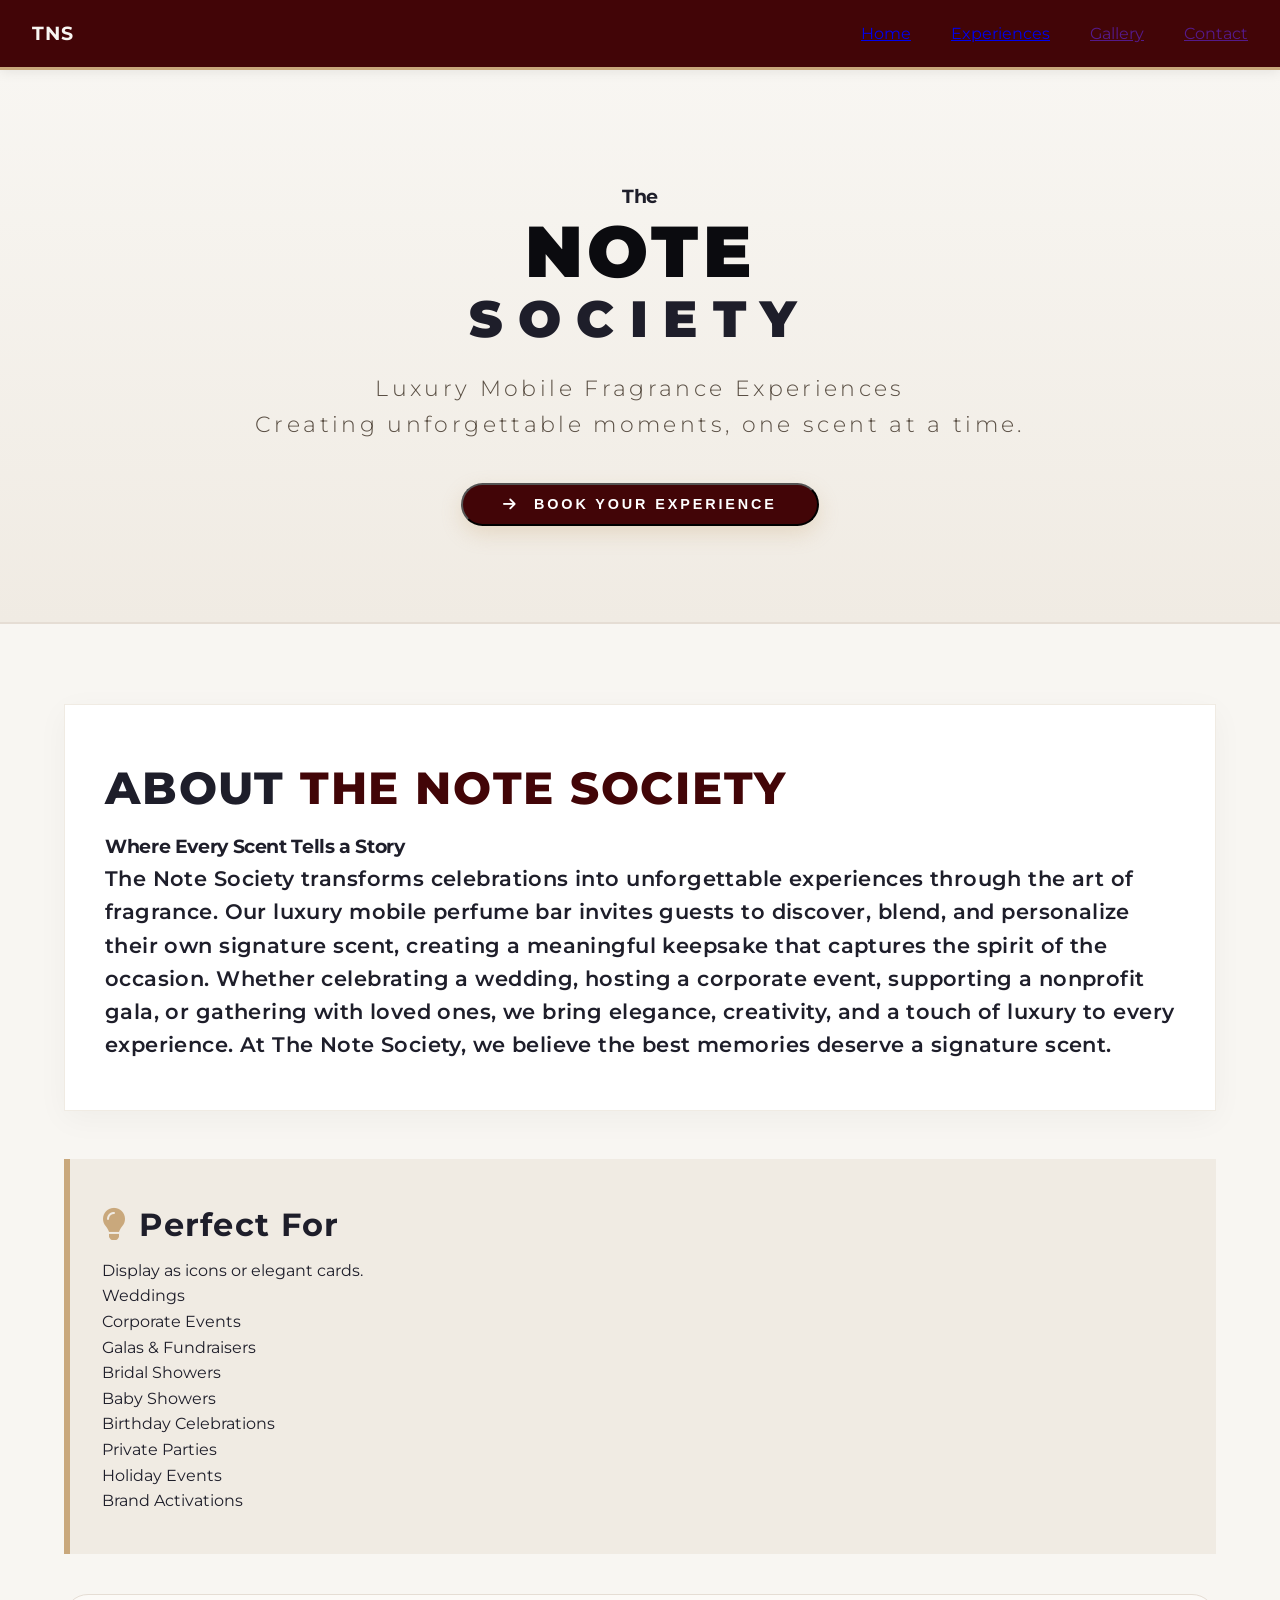
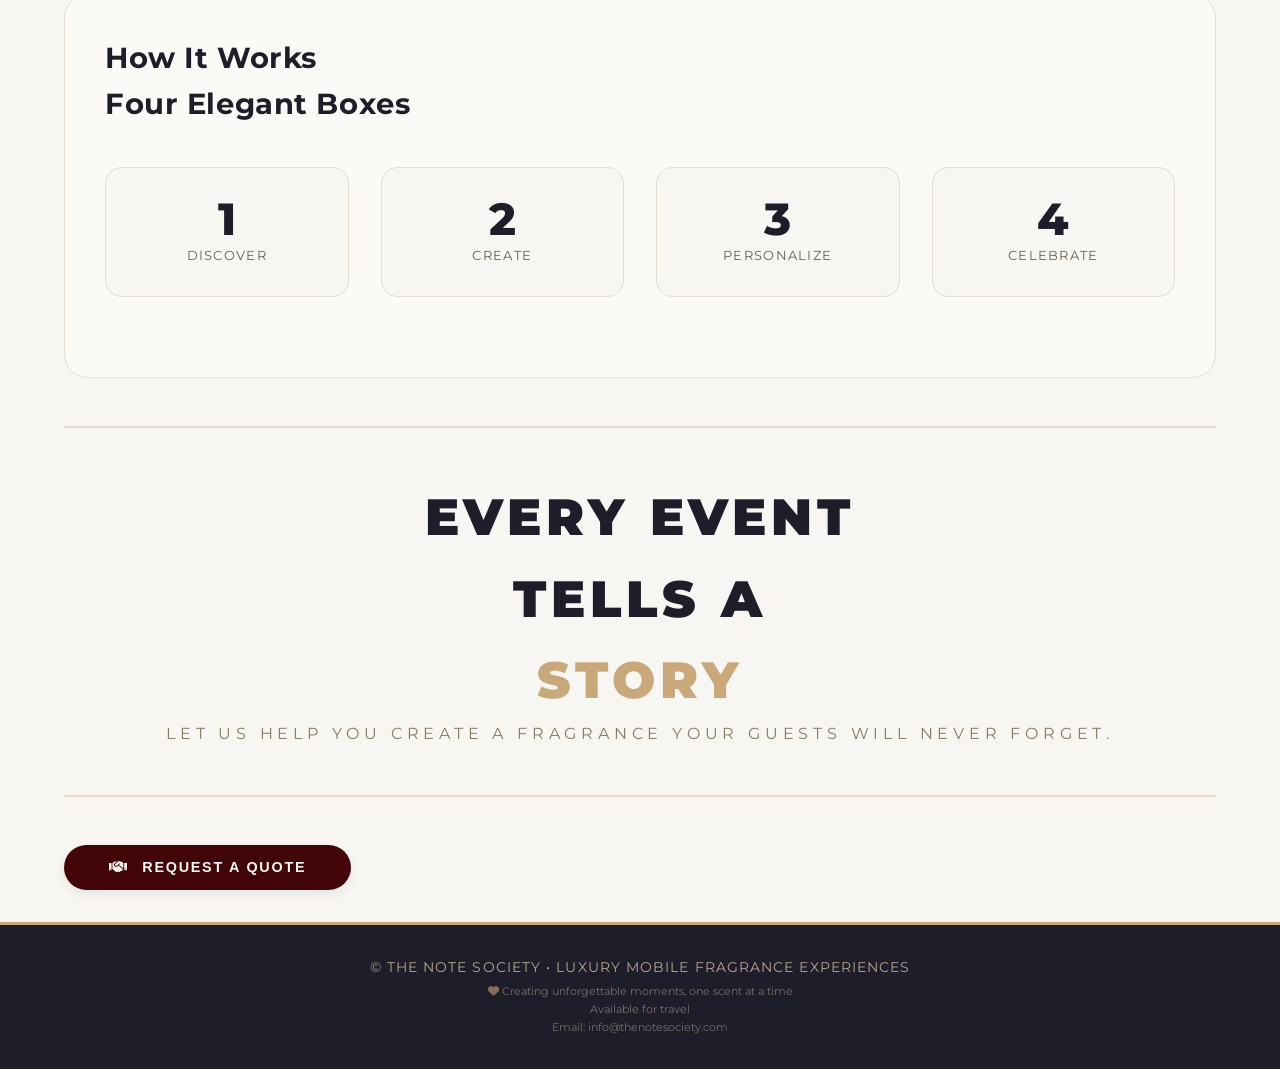
==== index.html @ d7ab0069 "Rename indexNoteSociety.html to index.html" ====
<!DOCTYPE html>
<html lang="en">
<head>
    <meta charset="UTF-8" />
    <meta name="viewport" content="width=device-width, initial-scale=1.0" />
    <title>The Note Societys</title>
    <!-- CSS Style -->
     <link rel="stylesheet" href="styleTNS.css">
    
    <!-- Google Fonts (Montserrat) -->
    <link rel="preconnect" href="https://fonts.googleapis.com" />
    <link rel="preconnect" href="https://fonts.gstatic.com" crossorigin />
    <link href="https://fonts.googleapis.com/css2?family=Montserrat:wght@300;400;600;700;800;900&display=swap" rel="stylesheet" />
    
    <!-- Font Awesome 6 (free icons) -->
    <link rel="stylesheet" href="https://cdnjs.cloudflare.com/ajax/libs/font-awesome/6.0.0-beta3/css/all.min.css" />
</head>
<body>
    <nav class="top-nav">
        <!-- Logo -->
        <a class="brand">TNS</a>

        <div class="nav-links"> 
            <a href="#">Home</a>
            <a href="/Users/iphoneiphone/Documents/Workspace/TNS/experiencesTNS.html">Experiences</a>
            <a href="">Gallery</a>
            <a href="">Contact</a>
        </div>
    </nav>

    <!-- ========== HERO ========== -->
    <header class="hero">
        <div class="container">
            <h3>The</h3>
            <h1>
                 NOTE <br /><span>SOCIETY</span>
            </h1>
            <p class="tagline">Luxury Mobile Fragrance Experiences <br> Creating unforgettable moments, one scent at a time.</p>
            <button class="enter-room" id="enterRoomBtn">
                <i class="fas fa-arrow-right" style="margin-right: 8px;"></i> BOOK YOUR EXPERIENCE
            </button>
        </div>
    </header>

    <main class="container">

        <!-- ========== ABOUT ========== -->
        <section class="section-card">
            <h2 class="section-title">About <span class="highlight">The Note Society</span></h2>
            <h3>Where Every Scent Tells a Story</h3>
            <p style="font-size: 1.3rem; font-weight: 600; letter-spacing: 0.02em;">
                The Note Society transforms celebrations into unforgettable experiences through the art of fragrance.

Our luxury mobile perfume bar invites guests to discover, blend, and personalize their own signature scent, creating a meaningful keepsake that captures the spirit of the occasion.

Whether celebrating a wedding, hosting a corporate event, supporting a nonprofit gala, or gathering with loved ones, we bring elegance, creativity, and a touch of luxury to every experience.

At The Note Society, we believe the best memories deserve a signature scent.
            </p>
        </section>

        <!-- ========== Perfect For section ========== -->
        <div class="perfect-block" id="perfectBlock">
            <h3><i class="fas fa-lightbulb" style="color: #c9a87c; margin-right: 12px;"></i>Perfect For</h3>
            <ul class="perfect-list">
                <li>Display as icons or elegant cards.</li>
                <li>Weddings</li>
                <li>Corporate Events</li>
                <li>Galas & Fundraisers</li>
                <li>Bridal Showers</li>
                <li>Baby Showers</li>
                <li>Birthday Celebrations</li>
                <li>Private Parties</li>
                <li>Holiday Events</li>
                <li>Brand Activations</li>
            </ul>
        </div>

        <!-- ========== How It Works ========== -->
        <div class="ebox-card">
            <div class="text">
                <h3>How It Works <br> <strong>Four Elegant Boxes</strong></h3>
                <div class="ebox-grid">
                    <!-- The Four Boxes-->
                    <div class="ebox-item">
                        <div class="ebox-number">1</div>
                        <div class="ebox-label">DISCOVER</div>
                        <div class="ebox-hidden">Explore our curated fragrance collection.</div>
                    </div>
                    <div class="ebox-item">
                        <div class="ebox-number">2</div>
                        <div class="ebox-label">CREATE</div>
                        <div class="ebox-hidden">Blend beautiful scent notes to create a fragrance uniquely your own.</div>
                    </div>
                    <div class="ebox-item">
                        <div class="ebox-number">3</div>
                        <div class="ebox-label">PERSONALIZE</div>
                        <div class="ebox-hidden">Select your bottle and customize your label.</div>
                    </div>
                    <div class="ebox-item">
                        <div class="ebox-number">4</div>
                        <div class="ebox-label">CELEBRATE</div>
                        <div class="ebox-hidden">Take home a beautiful keepsake and lasting memory.</div>
                    </div>
                </div>
            </div>
        </div>

        <!-- ========== THE closing BLUPRINT ========== -->
        <div class="closing-bluprint">
            <h2>Every Event <br> tells a <br> <span>story</span></h2>
            <p class="sub">Let us help you create a fragrance your guests will never forget.</p>
        </div>
        <button class="btn-primary" id="quoteButton">
                    <i class="fas fa-handshake" style="margin-right: 8px;"></i> REQUEST A QUOTE
                </button>


        

    </main>

    <!-- ========== FOOTER ========== -->
    <footer style="background: #1e1e2a; color: #b8a48c; text-align: center; padding: 2rem 1rem; border-top: 3px solid #c9a87c;">
        <p style="font-size: 0.85rem; letter-spacing: 0.08em; text-transform: uppercase;">
            &copy; THE NOTE SOCIETY &bull; LUXURY MOBILE FRAGRANCE EXPERIENCES 
        </p>
        <p style="font-size: 0.7rem; margin-top: 0.3rem; opacity: 0.6;">
            <i class="fas fa-heart" style="color: #c9a87c;"></i> 
            Creating unforgettable moments, one scent at a time <br>
            Available for travel <br>
            Email: info@thenotesociety.com <br>

        </p>
    </footer>

    <!-- ============================================================ -->
    <!-- JAVASCRIPT (interactivity)                                    -->
    <!-- ============================================================ -->
    <script>
        (function() {
            'use strict';

            // ----- helper: simple toast / alert replacement (console + friendly) -----
            function showMessage(msg) {
                // If you want a nice toast, you could implement one here.
                // For now, we use a subtle console log + an alert (but we'll use a 
                // more elegant console + a small DOM hint).
                console.log('💡 ' + msg);
                // Also show a gentle alert (but we'll make it less intrusive)
                // We'll use a confirm-style but with a friendly message.
                // For better UX, we'll create a small temporary message on screen.
                const existing = document.querySelector('.js-temp-message');
                if (existing) existing.remove();

                const div = document.createElement('div');
                div.className = 'js-temp-message';
                div.style.cssText = `
                    position: fixed; bottom: 2rem; left: 50%; transform: translateX(-50%);
                    background: #1e1e2a; color: #f8f6f2; padding: 1rem 2rem;
                    border-radius: 60px; font-weight: 600; letter-spacing: 0.04em;
                    box-shadow: 0 8px 30px rgba(0,0,0,0.2); z-index: 999;
                    border-left: 6px solid #c9a87c; max-width: 90%;
                    text-align: center;
                    animation: fadeSlideUp 0.3s ease;
                `;
                div.textContent = '✨ ' + msg;
                document.body.appendChild(div);

                // add a small keyframe if not exists
                if (!document.getElementById('js-temp-keyframes')) {
                    const style = document.createElement('style');
                    style.id = 'js-temp-keyframes';
                    style.textContent = `
                        @keyframes fadeSlideUp {
                            0% { opacity: 0; transform: translateX(-50%) translateY(20px); }
                            100% { opacity: 1; transform: translateX(-50%) translateY(0); }
                        }
                    `;
                    document.head.appendChild(style);
                }

                setTimeout(() => {
                    if (div.parentNode) {
                        div.style.opacity = '0';
                        div.style.transition = 'opacity 0.4s ease';
                        setTimeout(() => { if (div.parentNode) div.remove(); }, 500);
                    }
                }, 2800);
            }

            // ----- grab all the buttons we want to wire up -----
            const enterBtn = document.getElementById('enterRoomBtn');
            const workBtns = [
                document.getElementById('quoteButton')
            ];
            const finalCta = document.getElementById('finalCtaBtn');

            // also the "ENTER THE ROOM" from hero
            if (enterBtn) {
                enterBtn.addEventListener('click', function(e) {
                    e.preventDefault();
                    showMessage('🚪 You’ve entered the room. Let’s grow fearlessly.');
                    // scroll a bit to the guess block
                    const guess = document.getElementById('guessBlock');
                    if (guess) {
                        guess.scrollIntoView({ behavior: 'smooth', block: 'start' });
                    }
                });
            }

            // all "LET'S WORK TOGETHER" buttons
            workBtns.forEach((btn, idx) => {
                if (btn) {
                    btn.addEventListener('click', function(e) {
                        e.preventDefault();
                        showMessage('REQUEST A QUOTE');
                        // you could trigger a modal or contact form here
                    });
                }
            });

            // final CTA
            if (finalCta) {
                finalCta.addEventListener('click', function(e) {
                    e.preventDefault();
                    showMessage('🌟 Claim your clarity — your next level awaits.');
                });
            }

            // ----- optional: add a hover effect to stats (already in CSS, but we add a little extra) -----
            // also we can add a click to stats for fun
            document.querySelectorAll('.stat-item').forEach((item) => {
                item.addEventListener('click', function() {
                    const label = this.querySelector('.stat-label')?.textContent || 'stat';
                    const number = this.querySelector('.stat-number')?.textContent?.trim() || '';
                    showMessage(`📊 ${number} ${label} — that’s the impact we create.`);
                });
            });

            // ----- coach card image placeholder click (just for demo) -----
            document.querySelectorAll('.image-placeholder').forEach((el) => {
                el.addEventListener('click', function() {
                    showMessage('👩‍🏫 Meet the coach behind the method.');
                });
            });

            // ----- small extra: any "clarity-block" click -----
            document.querySelectorAll('.clarity-block').forEach((block) => {
                block.addEventListener('click', function() {
                    showMessage('💎 Clarity changes everything. Start here.');
                });
            });

            console.log('🔥 Fearless Growth Masterclass — interactive ready.');
        })();
    </script>

</body>
</html>
---- styleTNS.css ----
/* ============================================
   FEARLESS GROWTH MASTERCLASS - THEME CSS
   Inspired by the provided image design
   ============================================ */

/* ---------- RESET & BASE ---------- */
* {
    margin: 0;
    padding: 0;
    box-sizing: border-box;
}

body {
    font-family: 'Montserrat', 'Helvetica Neue', sans-serif;
    background-color: #f8f6f2;  /* soft off-white */
    color: #1e1e2a;
    line-height: 1.6;
}

.container {
    max-width: 1200px;
    margin: 0 auto;
    padding: 2rem 1.5rem;
}

/* ---------- TYPOGRAPHY ---------- */
h1, h2, h3, h4 {
    font-weight: 700;
    letter-spacing: -0.02em;
}

.section-title {
    font-size: 2.8rem;
    font-weight: 800;
    text-transform: uppercase;
    letter-spacing: 0.04em;
    margin-bottom: 0.5rem;
}

.section-subtitle {
    font-size: 1.2rem;
    font-weight: 300;
    text-transform: uppercase;
    letter-spacing: 0.2em;
    color: #b8a48c;
    margin-bottom: 1.5rem;
}

.highlight {
    color: #420507;  /* burgandy accent */
}

/* ---------- BUTTONS ---------- */
.btn-primary {
    display: inline-block;
    background-color: #420507;
    color: #f8f6f2;
    padding: 0.9rem 2.8rem;
    font-weight: 600;
    text-transform: uppercase;
    letter-spacing: 0.12em;
    border: none;
    border-radius: 40px;
    cursor: pointer;
    transition: all 0.3s ease;
    text-decoration: none;
    font-size: 0.9rem;
    box-shadow: 0 4px 12px rgba(0,0,0,0.08);
}

.btn-primary:hover {
    background-color: #9e7273;
    color: #1e1e2a;
    transform: translateY(-2px);
    box-shadow: 0 8px 20px rgba(201, 168, 124, 0.3);
}

.btn-outline {
    display: inline-block;
    background: transparent;
    color: #1e1e2a;
    padding: 0.9rem 2.8rem;
    font-weight: 600;
    text-transform: uppercase;
    letter-spacing: 0.12em;
    border: 2px solid #1e1e2a;
    border-radius: 40px;
    cursor: pointer;
    transition: all 0.3s ease;
    text-decoration: none;
    font-size: 0.9rem;
}

.btn-outline:hover {
    background: #1e1e2a;
    color: #f8f6f2;
}

/* ------- Navigation Bar -------- */

.top-nav{
    background-color: #420507;        /* dark base, matches the theme */
    padding: 0 2rem;
    height: 70px;
    display: flex;
    align-items: center;
    justify-content: space-between;
    border-bottom: 3px solid #c9a87c; /* gold accent line */
    box-shadow: 0 2px 12px rgba(0, 0, 0, 0.08);
    position: sticky;
    top: 0;
    z-index: 1000;
}
.top-nav .brand {
    color: #f8f6f2;
    font-size: 1.2rem;
    font-weight: 700;
    letter-spacing: 0.06em;
    text-transform: uppercase;
    text-decoration: none;
}

.top-nav .brand span {
    color: #c9a87c;
}
.nav-links {
    display: flex;
    align-items: center;
    gap: 2.5rem;          /* spacing between links */
    list-style: none;
    margin: 0;
    padding: 0;
}

/* ---------- HEADER / HERO ---------- */
.hero {
    text-align: center;
    padding: 5rem 1rem 4rem;
    background: linear-gradient(180deg, #f8f6f2 0%, #f0ebe3 100%);
    border-bottom: 2px solid #e5ddd4;
}

.hero h1 {
    font-size: 4.5rem;
    font-weight: 900;
    letter-spacing: 0.06em;
    line-height: 1.1;
    text-transform: uppercase;
    color: #0b0b0f;
}

.hero h1 span {
    color: #1e1e2a;
    display: block;
    font-size: 3.2rem;
    letter-spacing: 0.3em;
}

.hero .tagline {
    font-size: 1.4rem;
    font-weight: 300;
    letter-spacing: 0.15em;
    color: #5a4f44;
    margin: 1.5rem 0 2.5rem;
}

.hero .enter-room {
    display: inline-block;
    background: #420507;
    color: #ffffff;
    padding: 0.7rem 2.5rem;
    border-radius: 40px;
    font-weight: 700;
    text-transform: uppercase;
    letter-spacing: 0.2em;
    font-size: 0.9rem;
    box-shadow: 0 8px 20px rgba(201, 168, 124, 0.3);
    transition: all 0.3s ease;
}

.hero .enter-room:hover {
    transform: scale(1.03);
    background: #b8976a;
}

/* ---------- SECTION CARDS ---------- */
.section-card {
    background: #ffffff;
    padding: 3rem 2.5rem;
    box-shadow: 0 8px 30px rgba(0,0,0,0.04);
    margin: 3rem 0;
    border: 1px solid #f0ebe3;
}

.section-card.alt {
    background: #fcfaf7;
    border-color: #e8dfd6;
}

/* ---------- "LET ME GUESS" BLOCK ---------- */
.perfect-block {
    background: #f0ebe3;
    padding: 2.5rem 2rem;
    margin: 2.5rem 0;
    border-left: 6px solid #c9a87c;
}

.perfect-block h3 {
    font-size: 2rem;
    font-weight: 700;
    letter-spacing: 0.04em;
    margin-bottom: 0.5rem;
}

.perfect-block p {
    font-size: 1.1rem;
    color: #3a322a;
    max-width: 700px;
}
.perfect-list{
    list-style-type: none;
    margin: .5 rem;
    padding: 0;
}

/* ---------- STATS GRID ---------- */
.ebox-grid {
    display: grid;
    grid-template-columns: repeat(auto-fit, minmax(150px, 1fr));
    gap: 2rem;
    margin: 2.5rem 0;
    text-align: center;
}

.ebox-item {
    background: #f8f6f2;
    padding: 1.8rem 1rem;
    border-radius: 16px;
    border: 1px solid #e5ddd4;
}

.ebox-number {
    font-size: 2.8rem;
    font-weight: 800;
    color: #1e1e2a;
    line-height: 1;
}

.ebox-label {
    font-size: 0.8rem;
    text-transform: uppercase;
    letter-spacing: 0.1em;
    color: #6b5f53;
    margin-top: 0.3rem;
}

/* ---------- "THE CLOSING SECTION" ---------- */
.closing-bluprint {
    text-align: center;
    padding: 3rem 1rem;
    border-top: 2px solid #e5ddd4;
    border-bottom: 2px solid #e5ddd4;
    margin: 3rem 0;
}

.closing-bluprint h2 {
    font-size: 3.2rem;
    font-weight: 900;
    letter-spacing: 0.1em;
    text-transform: uppercase;
    color: #1e1e2a;
}

.closing-bluprint h2 span {
    color: #c9a87c;
}

.closing-bluprint .sub {
    font-size: 1rem;
    letter-spacing: 0.3em;
    color: #8a7a68;
    text-transform: uppercase;
}

/* ---------- COACH / CREATOR CARD ---------- */
.ebox-card {
    display: flex;
    flex-wrap: wrap;
    align-items: center;
    gap: 2.5rem;
    background: #fcfaf7;
    padding: 2.5rem;
    border-radius: 24px;
    border: 1px solid #e5ddd4;
    margin: 2.5rem 0;
}

.ebox-card .text {
    flex: 2;
    min-width: 280px;
}

.ebox-card .text h3 {
    font-size: 1.8rem;
    font-weight: 700;
    letter-spacing: 0.02em;
}

.ebox-card .text p {
    font-size: 1.05rem;
    color: #3a322a;
    margin: 1rem 0 1.5rem;
}

.ebox-card .image-placeholder {
    flex: 1;
    min-width: 160px;
    height: 180px;
    background: #e5ddd4;
    border-radius: 50%;
    display: flex;
    align-items: center;
    justify-content: center;
    font-size: 0.8rem;
    text-transform: uppercase;
    letter-spacing: 0.1em;
    color: #6b5f53;
    background-image: url('data:image/svg+xml;utf8,<svg xmlns="http://www.w3.org/2000/svg" width="60" height="60" viewBox="0 0 24 24" fill="none" stroke="%236b5f53" stroke-width="1.5" stroke-linecap="round" stroke-linejoin="round"><path d="M20 21v-2a4 4 0 0 0-4-4H8a4 4 0 0 0-4 4v2"/><circle cx="12" cy="7" r="4"/></svg>');
    background-repeat: no-repeat;
    background-position: center;
    background-size: 50px;
}

.ebox-hidden{
    display: none;
}

/* ---------- RESPONSIVE ---------- */
@media (max-width: 768px) {
    .hero h1 {
        font-size: 2.8rem;
    }
    .hero h1 span {
        font-size: 2rem;
    }
    .section-title {
        font-size: 2rem;
    }
    .ceo-bluprint h2 {
        font-size: 2.2rem;
    }
    .ebox-grid {
        grid-template-columns: repeat(2, 1fr);
        gap: 1rem;
    }
    .ebox-card {
        flex-direction: column;
        text-align: center;
    }
    .ebox-card .image-placeholder {
        width: 140px;
        height: 140px;
        margin: 0 auto;
    }
    .perfect-block {
        padding: 1.8rem 1.2rem;
    }
    .section-card {
        padding: 2rem 1.2rem;
    }
}

@media (max-width: 480px) {
    .hero h1 {
        font-size: 2.2rem;
    }
    .hero .tagline {
        font-size: 1rem;
    }
    .ebox-number {
        font-size: 2rem;
    }
    .btn-primary, .btn-outline {
        padding: 0.7rem 1.8rem;
        font-size: 0.75rem;
    }
}
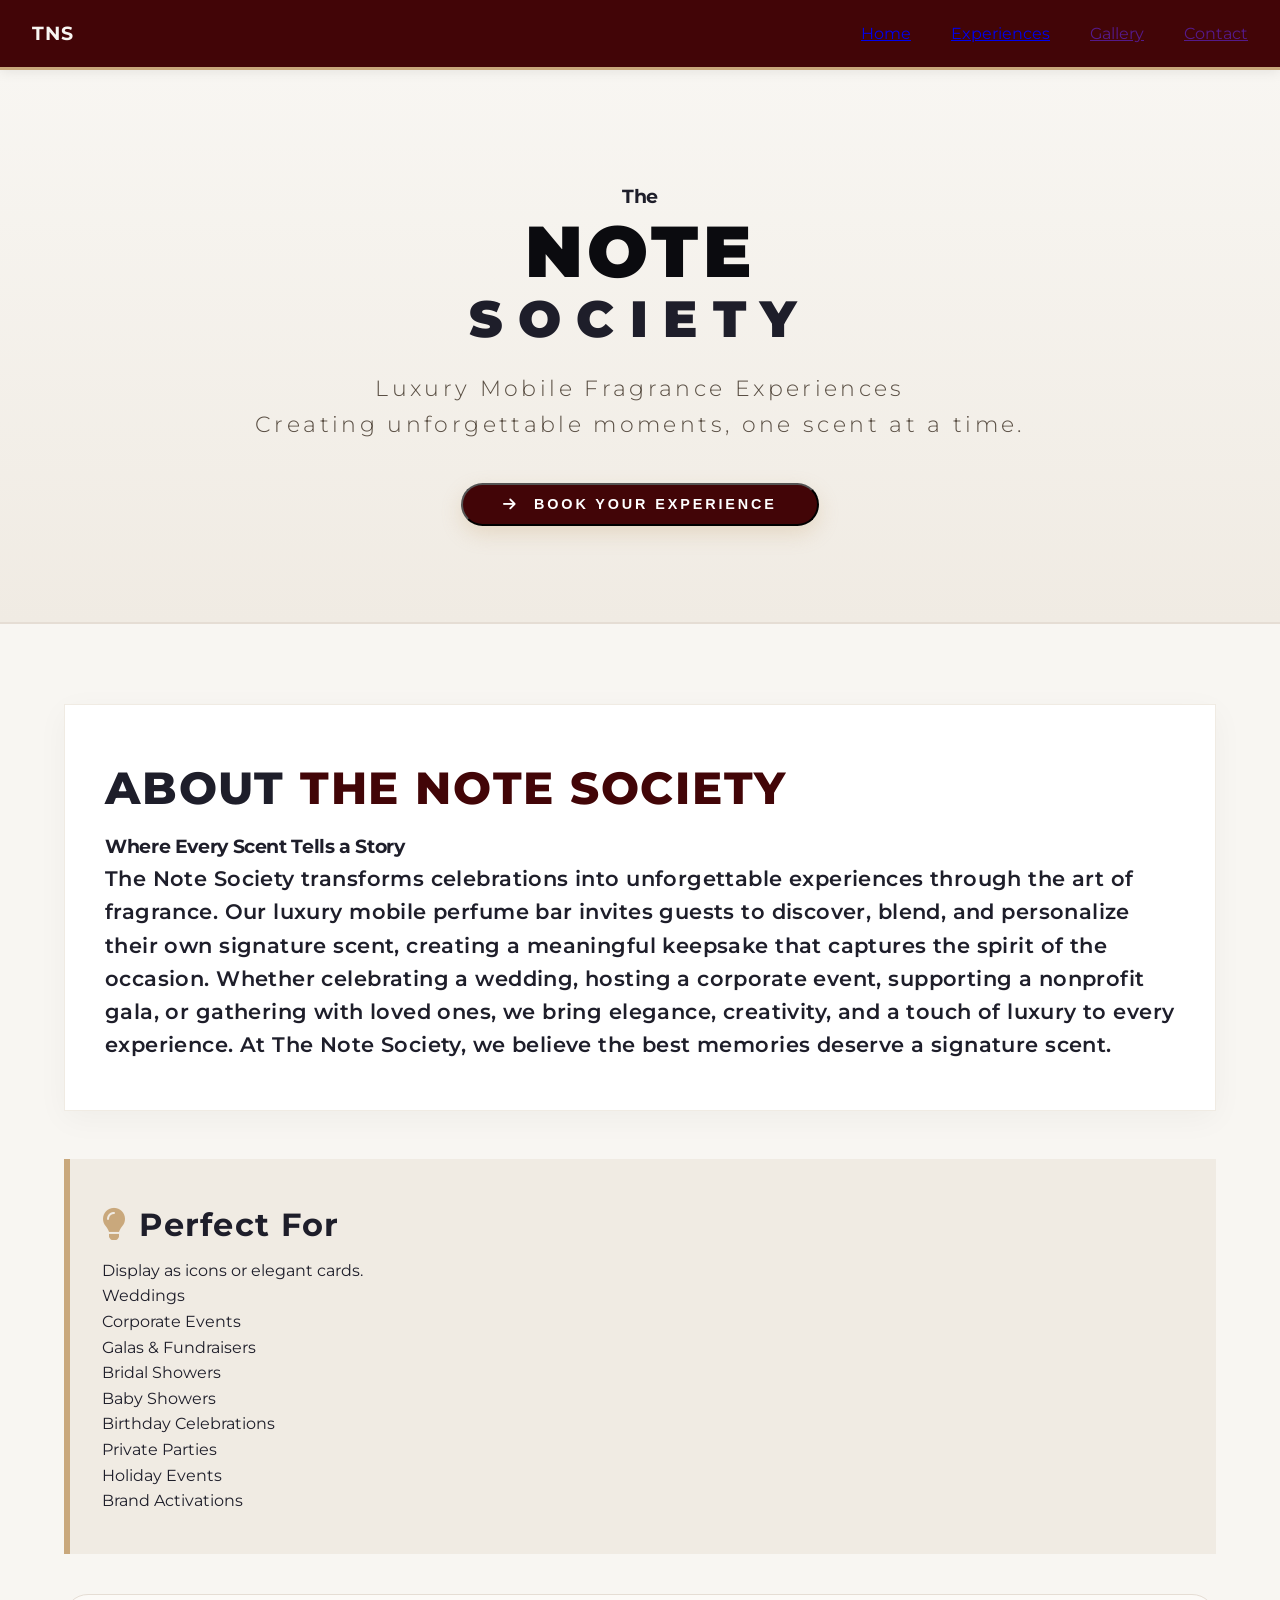
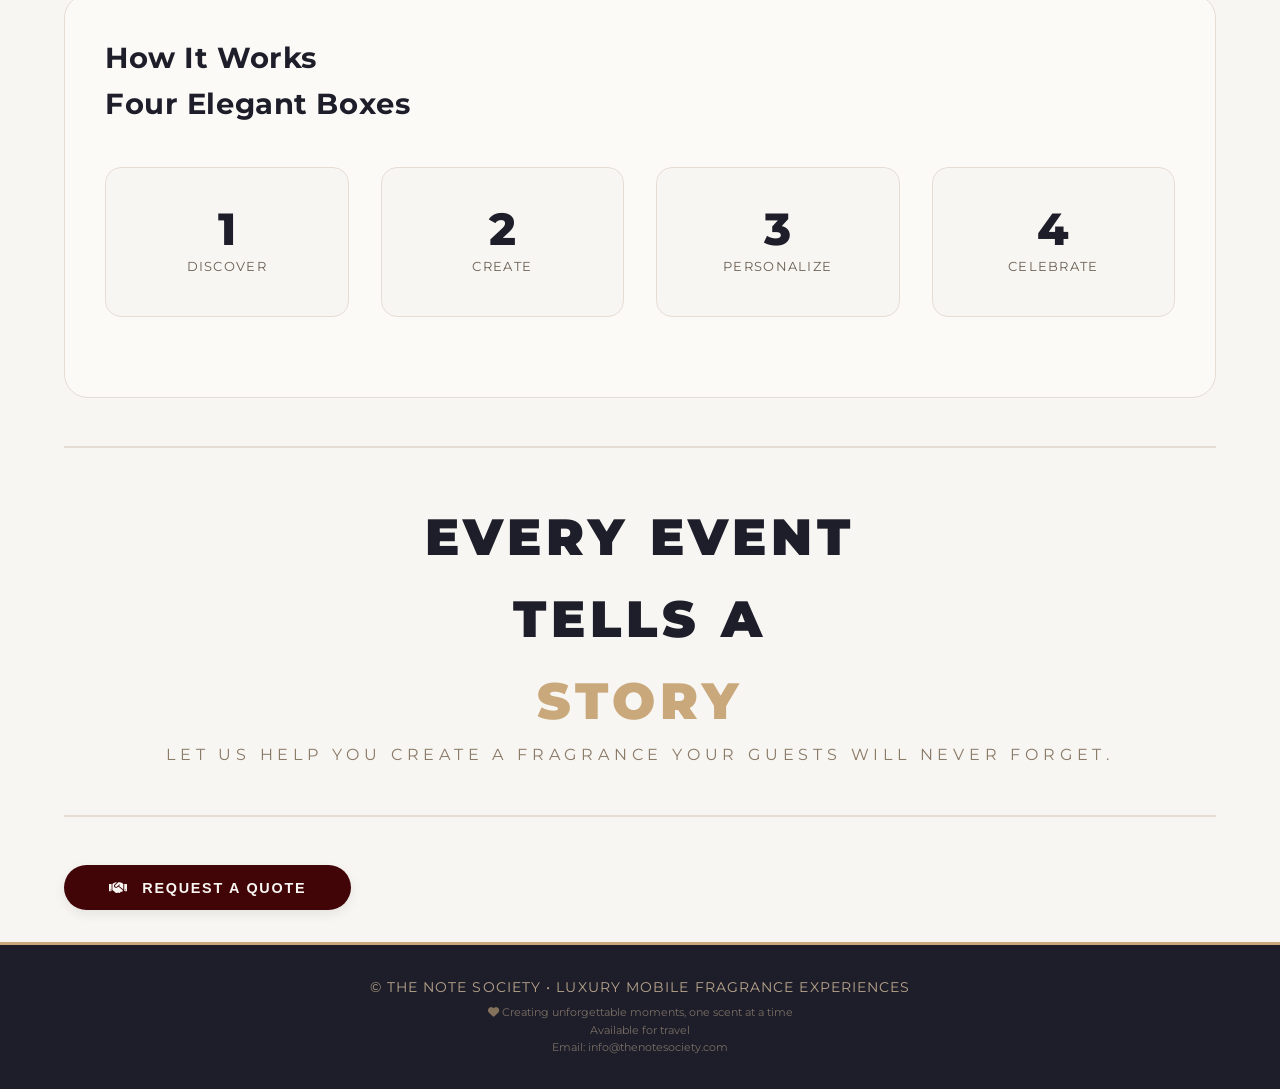
==== commit e965c99e: "Update index.html" ====
--- a/index.html
+++ b/index.html
@@ -22,7 +22,7 @@
 
         <div class="nav-links"> 
             <a href="#">Home</a>
-            <a href="/Users/iphoneiphone/Documents/Workspace/TNS/experiencesTNS.html">Experiences</a>
+            <a href="experiencesTNS.html">Experiences</a>
             <a href="">Gallery</a>
             <a href="">Contact</a>
         </div>
@@ -138,122 +138,225 @@
     <!-- JAVASCRIPT (interactivity)                                    -->
     <!-- ============================================================ -->
     <script>
-        (function() {
-            'use strict';
-
-            // ----- helper: simple toast / alert replacement (console + friendly) -----
-            function showMessage(msg) {
-                // If you want a nice toast, you could implement one here.
-                // For now, we use a subtle console log + an alert (but we'll use a 
-                // more elegant console + a small DOM hint).
-                console.log('💡 ' + msg);
-                // Also show a gentle alert (but we'll make it less intrusive)
-                // We'll use a confirm-style but with a friendly message.
-                // For better UX, we'll create a small temporary message on screen.
-                const existing = document.querySelector('.js-temp-message');
-                if (existing) existing.remove();
-
-                const div = document.createElement('div');
-                div.className = 'js-temp-message';
-                div.style.cssText = `
-                    position: fixed; bottom: 2rem; left: 50%; transform: translateX(-50%);
-                    background: #1e1e2a; color: #f8f6f2; padding: 1rem 2rem;
-                    border-radius: 60px; font-weight: 600; letter-spacing: 0.04em;
-                    box-shadow: 0 8px 30px rgba(0,0,0,0.2); z-index: 999;
-                    border-left: 6px solid #c9a87c; max-width: 90%;
-                    text-align: center;
-                    animation: fadeSlideUp 0.3s ease;
+         (function() {
+        'use strict';
+
+        // ----- helper: toast message (kept from original) -----
+        function showMessage(msg) {
+            const existing = document.querySelector('.js-temp-message');
+            if (existing) existing.remove();
+
+            const div = document.createElement('div');
+            div.className = 'js-temp-message';
+            div.style.cssText = `
+                position: fixed; bottom: 2rem; left: 50%; transform: translateX(-50%);
+                background: #1e1e2a; color: #f8f6f2; padding: 1rem 2rem;
+                border-radius: 60px; font-weight: 600; letter-spacing: 0.04em;
+                box-shadow: 0 8px 30px rgba(0,0,0,0.2); z-index: 999;
+                border-left: 6px solid #c9a87c; max-width: 90%;
+                text-align: center;
+                animation: fadeSlideUp 0.3s ease;
+            `;
+            div.textContent = '✨ ' + msg;
+            document.body.appendChild(div);
+
+            if (!document.getElementById('js-temp-keyframes')) {
+                const style = document.createElement('style');
+                style.id = 'js-temp-keyframes';
+                style.textContent = `
+                    @keyframes fadeSlideUp {
+                        0% { opacity: 0; transform: translateX(-50%) translateY(20px); }
+                        100% { opacity: 1; transform: translateX(-50%) translateY(0); }
+                    }
                 `;
-                div.textContent = '✨ ' + msg;
-                document.body.appendChild(div);
-
-                // add a small keyframe if not exists
-                if (!document.getElementById('js-temp-keyframes')) {
-                    const style = document.createElement('style');
-                    style.id = 'js-temp-keyframes';
-                    style.textContent = `
-                        @keyframes fadeSlideUp {
-                            0% { opacity: 0; transform: translateX(-50%) translateY(20px); }
-                            100% { opacity: 1; transform: translateX(-50%) translateY(0); }
-                        }
-                    `;
-                    document.head.appendChild(style);
+                document.head.appendChild(style);
+            }
+
+            setTimeout(() => {
+                if (div.parentNode) {
+                    div.style.opacity = '0';
+                    div.style.transition = 'opacity 0.4s ease';
+                    setTimeout(() => { if (div.parentNode) div.remove(); }, 500);
                 }
-
-                setTimeout(() => {
-                    if (div.parentNode) {
-                        div.style.opacity = '0';
-                        div.style.transition = 'opacity 0.4s ease';
-                        setTimeout(() => { if (div.parentNode) div.remove(); }, 500);
-                    }
-                }, 2800);
-            }
-
-            // ----- grab all the buttons we want to wire up -----
-            const enterBtn = document.getElementById('enterRoomBtn');
-            const workBtns = [
-                document.getElementById('quoteButton')
-            ];
-            const finalCta = document.getElementById('finalCtaBtn');
-
-            // also the "ENTER THE ROOM" from hero
-            if (enterBtn) {
-                enterBtn.addEventListener('click', function(e) {
-                    e.preventDefault();
-                    showMessage('🚪 You’ve entered the room. Let’s grow fearlessly.');
-                    // scroll a bit to the guess block
-                    const guess = document.getElementById('guessBlock');
-                    if (guess) {
-                        guess.scrollIntoView({ behavior: 'smooth', block: 'start' });
-                    }
-                });
-            }
-
-            // all "LET'S WORK TOGETHER" buttons
-            workBtns.forEach((btn, idx) => {
-                if (btn) {
-                    btn.addEventListener('click', function(e) {
-                        e.preventDefault();
-                        showMessage('REQUEST A QUOTE');
-                        // you could trigger a modal or contact form here
-                    });
+            }, 2800);
+        }
+
+        // ============================================================
+        // FLIP CARD FUNCTIONALITY - preserves your existing HTML structure
+        // ============================================================
+        
+        // Step 1: Get all ebox-item elements
+        const eboxItems = document.querySelectorAll('.ebox-item');
+        
+        eboxItems.forEach((item, index) => {
+            // Make the card clickable
+            item.style.cursor = 'pointer';
+            
+            // Get the hidden content (the description)
+            const hiddenDiv = item.querySelector('.ebox-hidden');
+            const numberDiv = item.querySelector('.ebox-number');
+            const labelDiv = item.querySelector('.ebox-label');
+            
+            if (!hiddenDiv) return;
+            
+            // Store the original content and the hidden content
+            const originalContent = {
+                number: numberDiv ? numberDiv.textContent : '',
+                label: labelDiv ? labelDiv.textContent : ''
+            };
+            
+            const hiddenText = hiddenDiv.textContent;
+            
+            // Create a flip state variable
+            let isFlipped = false;
+            
+            // Create back side content (hidden message)
+            const backDiv = document.createElement('div');
+            backDiv.className = 'ebox-back';
+            backDiv.style.cssText = `
+                position: absolute;
+                top: 0;
+                left: 0;
+                width: 100%;
+                height: 100%;
+                display: flex;
+                align-items: center;
+                justify-content: center;
+                padding: 1rem;
+                background: #ffffff;
+                border-radius: 16px;
+                border: 1px solid #c9a87c;
+                transform: rotateY(180deg);
+                backface-visibility: hidden;
+                font-family: 'Montserrat', sans-serif;
+                font-size: 0.85rem;
+                font-weight: 500;
+                color: #1e1e2a;
+                text-align: center;
+                line-height: 1.5;
+                box-shadow: 0 4px 14px rgba(201, 168, 124, 0.15);
+            `;
+            backDiv.textContent = hiddenText;
+            
+            // Wrap the item content in a 3D container
+            // First, save the current children
+            const children = Array.from(item.children);
+            
+            // Create the flip container
+            const flipContainer = document.createElement('div');
+            flipContainer.className = 'flip-inner';
+            flipContainer.style.cssText = `
+                position: relative;
+                width: 100%;
+                height: 100%;
+                transition: transform 0.7s cubic-bezier(0.23, 1, 0.32, 1);
+                transform-style: preserve-3d;
+                min-height: 120px;
+            `;
+            
+            // Create front side container
+            const frontDiv = document.createElement('div');
+            frontDiv.className = 'ebox-front';
+            frontDiv.style.cssText = `
+                position: relative;
+                width: 100%;
+                height: 100%;
+                backface-visibility: hidden;
+                display: flex;
+                flex-direction: column;
+                align-items: center;
+                justify-content: center;
+                padding: 1.8rem 1rem;
+                background: #f8f6f2;
+                border-radius: 16px;
+                border: 1px solid #e5ddd4;
+                min-height: 120px;
+            `;
+            
+            // Move children to front div
+            children.forEach(child => {
+                frontDiv.appendChild(child);
+            });
+            
+            // Assemble the flip card
+            flipContainer.appendChild(frontDiv);
+            flipContainer.appendChild(backDiv);
+            
+            // Clear the item and add the flip container
+            item.innerHTML = '';
+            item.style.position = 'relative';
+            item.style.perspective = '1200px';
+            item.style.minHeight = '150px';
+            item.style.background = 'transparent';
+            item.style.border = 'none';
+            item.style.padding = '0';
+            item.appendChild(flipContainer);
+            
+            // Click handler to flip
+            item.addEventListener('click', function(e) {
+                e.stopPropagation();
+                isFlipped = !isFlipped;
+                flipContainer.style.transform = isFlipped ? 'rotateY(180deg)' : 'rotateY(0deg)';
+                
+            });
+        });
+
+        // ============================================================
+        // ORIGINAL BUTTON HANDLERS (kept mostly the same)
+        // ============================================================
+        
+        const enterBtn = document.getElementById('enterRoomBtn');
+        const quoteBtn = document.getElementById('quoteButton');
+        const finalCta = document.getElementById('finalCtaBtn');
+
+        if (enterBtn) {
+            enterBtn.addEventListener('click', function(e) {
+                e.preventDefault();
+                showMessage('🚪 You\'ve entered the room. Let\'s grow fearlessly.');
+                const guess = document.getElementById('guessBlock');
+                if (guess) {
+                    guess.scrollIntoView({ behavior: 'smooth', block: 'start' });
                 }
             });
-
-            // final CTA
-            if (finalCta) {
-                finalCta.addEventListener('click', function(e) {
-                    e.preventDefault();
-                    showMessage('🌟 Claim your clarity — your next level awaits.');
-                });
-            }
-
-            // ----- optional: add a hover effect to stats (already in CSS, but we add a little extra) -----
-            // also we can add a click to stats for fun
-            document.querySelectorAll('.stat-item').forEach((item) => {
-                item.addEventListener('click', function() {
-                    const label = this.querySelector('.stat-label')?.textContent || 'stat';
-                    const number = this.querySelector('.stat-number')?.textContent?.trim() || '';
-                    showMessage(`📊 ${number} ${label} — that’s the impact we create.`);
-                });
-            });
-
-            // ----- coach card image placeholder click (just for demo) -----
-            document.querySelectorAll('.image-placeholder').forEach((el) => {
-                el.addEventListener('click', function() {
-                    showMessage('👩‍🏫 Meet the coach behind the method.');
-                });
-            });
-
-            // ----- small extra: any "clarity-block" click -----
-            document.querySelectorAll('.clarity-block').forEach((block) => {
-                block.addEventListener('click', function() {
-                    showMessage('💎 Clarity changes everything. Start here.');
-                });
-            });
-
-            console.log('🔥 Fearless Growth Masterclass — interactive ready.');
-        })();
+        }
+
+        if (quoteBtn) {
+            quoteBtn.addEventListener('click', function(e) {
+                e.preventDefault();
+                showMessage('📩 Request a quote — we\'ll be in touch shortly.');
+            });
+        }
+
+        if (finalCta) {
+            finalCta.addEventListener('click', function(e) {
+                e.preventDefault();
+                showMessage('🌟 Claim your clarity — your next level awaits.');
+            });
+        }
+
+        // Additional interactivity (kept from original)
+        document.querySelectorAll('.stat-item').forEach((item) => {
+            item.addEventListener('click', function() {
+                const label = this.querySelector('.stat-label')?.textContent || 'stat';
+                const number = this.querySelector('.stat-number')?.textContent?.trim() || '';
+                showMessage(`📊 ${number} ${label} — that\'s the impact we create.`);
+            });
+        });
+
+        document.querySelectorAll('.image-placeholder').forEach((el) => {
+            el.addEventListener('click', function() {
+                showMessage('👩‍🏫 Meet the coach behind the method.');
+            });
+        });
+
+        document.querySelectorAll('.clarity-block').forEach((block) => {
+            block.addEventListener('click', function() {
+                showMessage('💎 Clarity changes everything. Start here.');
+            });
+        });
+
+        console.log('🔥 Flip cards ready — click any box to reveal the hidden message!');
+    })();
     </script>
 
 </body>
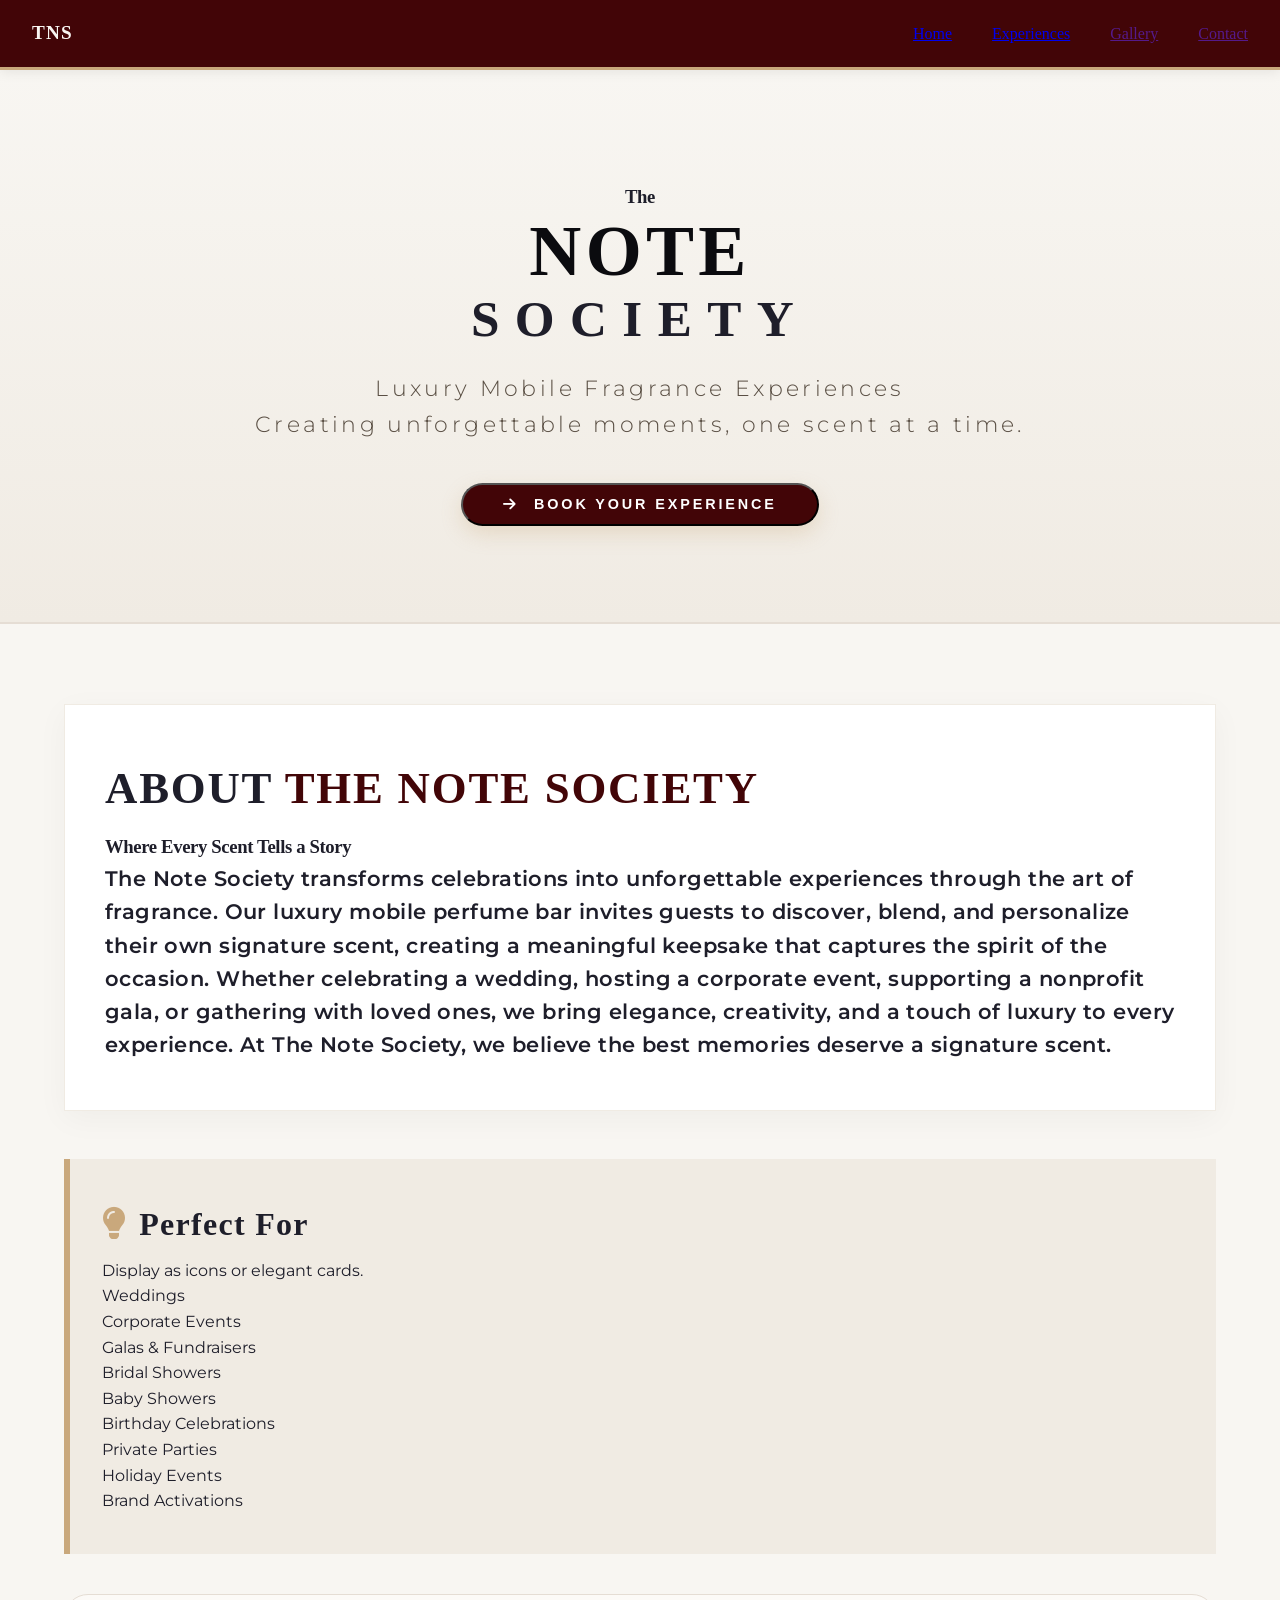
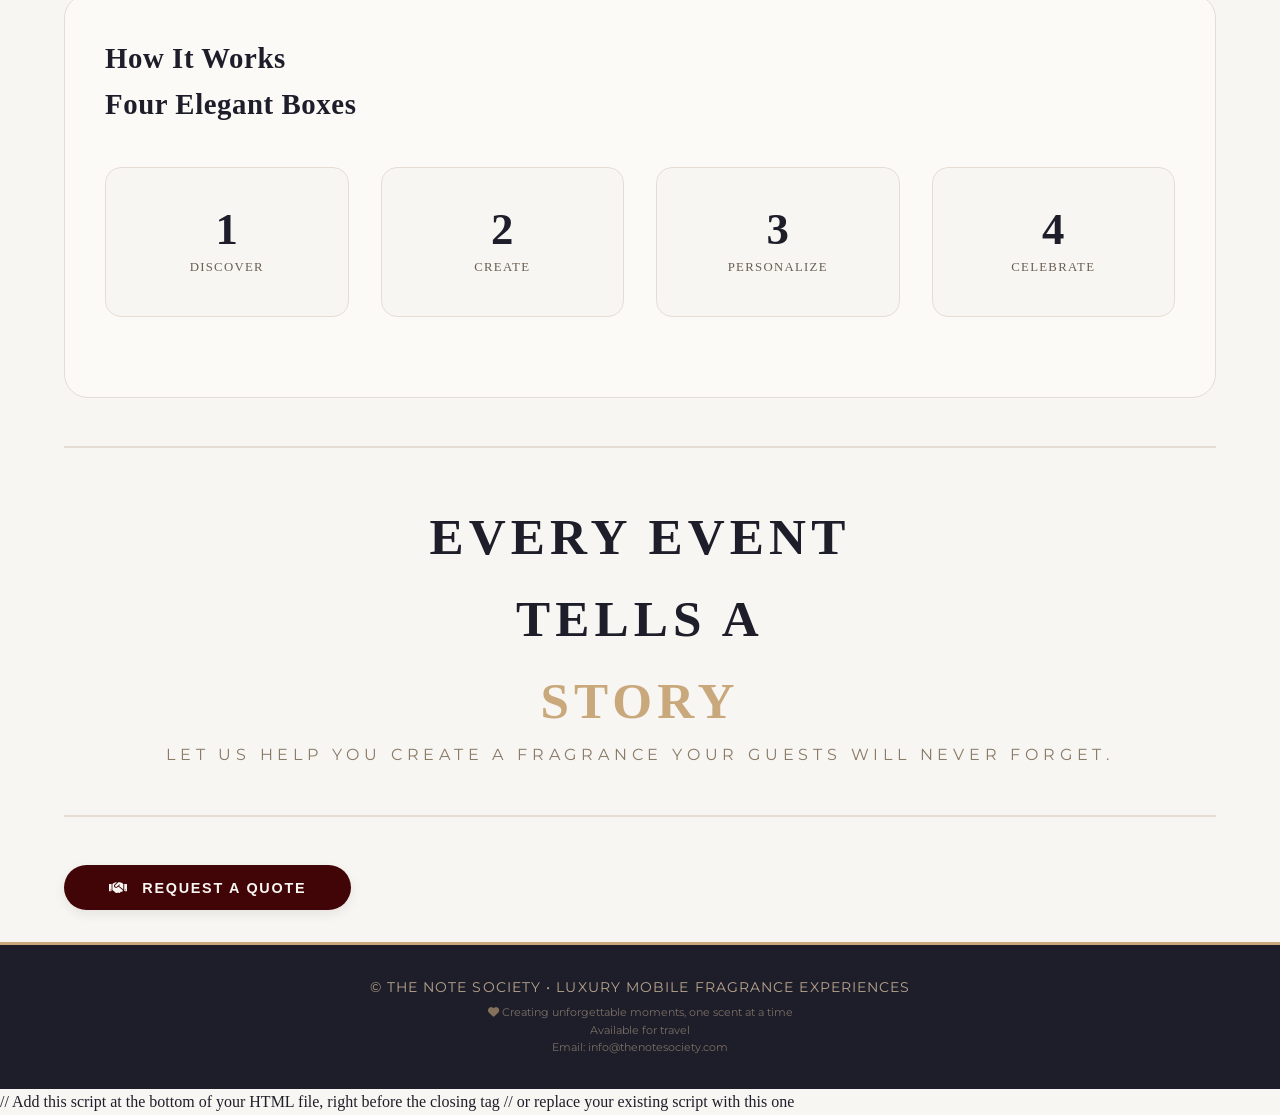
==== commit cfedfacf: "Update index.html" ====
--- a/index.html
+++ b/index.html
@@ -22,7 +22,7 @@
 
         <div class="nav-links"> 
             <a href="#">Home</a>
-            <a href="experiencesTNS.html">Experiences</a>
+            <a href="/Users/iphoneiphone/Documents/Workspace/TNS/experiencesTNS.html">Experiences</a>
             <a href="">Gallery</a>
             <a href="">Contact</a>
         </div>
@@ -137,8 +137,11 @@
     <!-- ============================================================ -->
     <!-- JAVASCRIPT (interactivity)                                    -->
     <!-- ============================================================ -->
-    <script>
-         (function() {
+    // Add this script at the bottom of your HTML file, right before the closing </body> tag
+// or replace your existing script with this one
+
+<script>
+    (function() {
         'use strict';
 
         // ----- helper: toast message (kept from original) -----
@@ -357,7 +360,7 @@
 
         console.log('🔥 Flip cards ready — click any box to reveal the hidden message!');
     })();
-    </script>
+</script>
 
 </body>
 </html>
--- a/styleTNS.css
+++ b/styleTNS.css
@@ -11,7 +11,7 @@
 }
 
 body {
-    font-family: 'Montserrat', 'Helvetica Neue', sans-serif;
+    font-family: cursive;
     background-color: #f8f6f2;  /* soft off-white */
     color: #1e1e2a;
     line-height: 1.6;
@@ -27,6 +27,9 @@
 h1, h2, h3, h4 {
     font-weight: 700;
     letter-spacing: -0.02em;
+}
+p{
+    font-family: 'Montserrat', 'Helvetica Neue', sans-serif;
 }
 
 .section-title {
@@ -130,6 +133,7 @@
     list-style: none;
     margin: 0;
     padding: 0;
+    color:#c9a87c;
 }
 
 /* ---------- HEADER / HERO ---------- */
@@ -218,6 +222,7 @@
     max-width: 700px;
 }
 .perfect-list{
+    font-family: 'Montserrat', 'Helvetica Neue', sans-serif;
     list-style-type: none;
     margin: .5 rem;
     padding: 0;
@@ -335,6 +340,23 @@
     display: none;
 }
 
+/* Experiences */
+.experience{
+    text-align: center;
+    padding: 5rem 1rem 4rem;
+    background: linear-gradient(180deg, #f8f6f2 0%, #f0ebe3 100%);
+    border-bottom: 2px solid #e5ddd4;
+}
+.experience-box{
+    background: #f0ebe3;
+    padding: 2.5rem 2rem;
+    margin: 2.5rem 0;
+    border-left: 6px solid #420507;
+}
+.experience-box h2{
+    font-family: cursive;
+    color: #420507;
+}
 /* ---------- RESPONSIVE ---------- */
 @media (max-width: 768px) {
     .hero h1 {
@@ -384,4 +406,4 @@
         padding: 0.7rem 1.8rem;
         font-size: 0.75rem;
     }
-}+}
